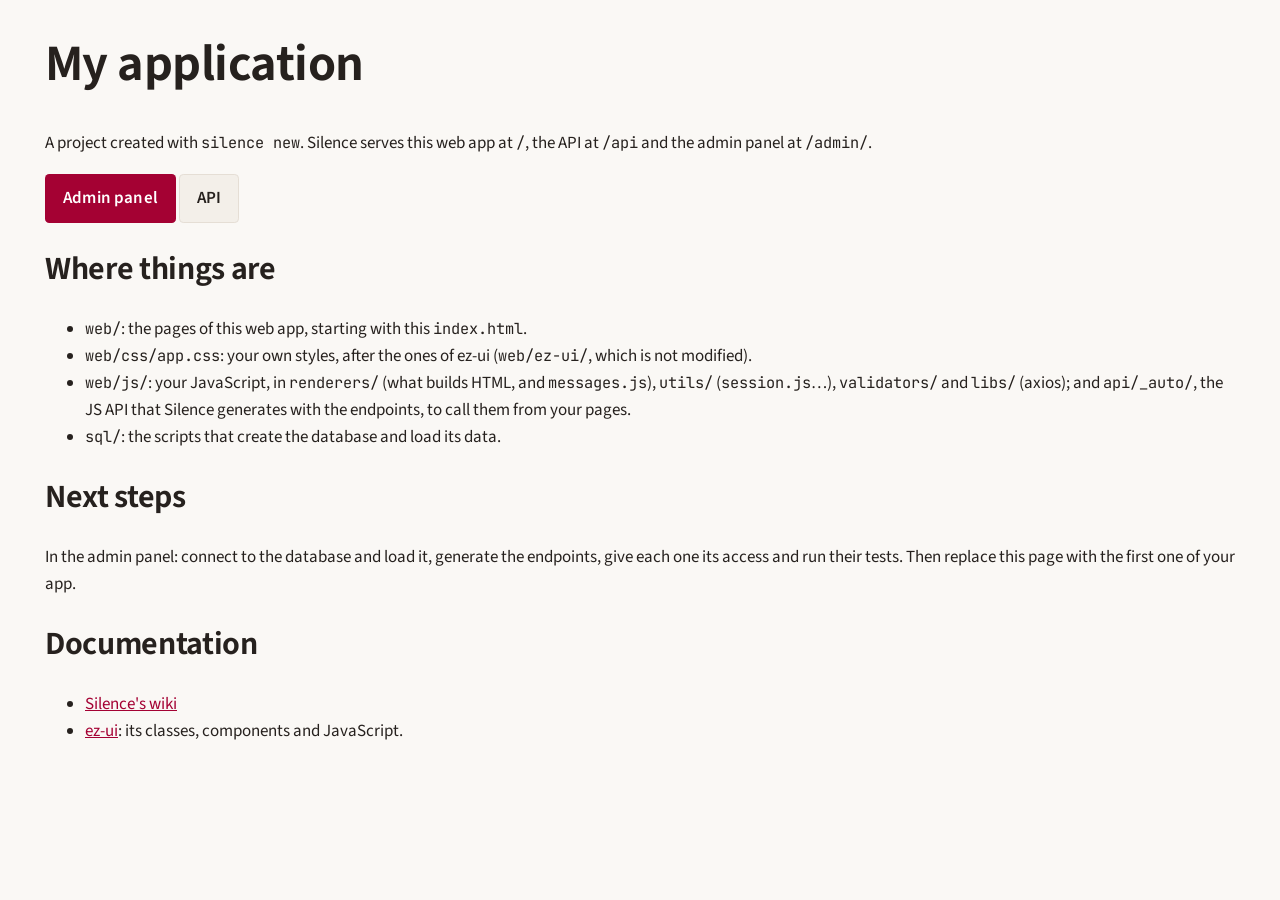
==== web/index.html @ 46eeba0f "Proyecto Silence con employees_db de IISSI-1 y las credenciales de los empleados (correo, contraseña" ====
<!doctype html>
<html lang="en">
<head>
  <meta charset="utf-8">
  <meta name="viewport" content="width=device-width, initial-scale=1">
  <title>My application</title>
  <link rel="icon" href="images/favicon.svg" type="image/svg+xml">
  <link rel="stylesheet" href="ez-ui/css/ez-ui.css">
  <link rel="stylesheet" href="css/app.css">
</head>
<body>
  <main class="ez-container">
    <h1>My application</h1>
    <p>A project created with <code>silence new</code>. Silence serves this web app at <code>/</code>, the
      API at <code>/api</code> and the admin panel at <code>/admin/</code>.</p>
    <p>
      <a class="ez-button" href="/admin/">Admin panel</a>
      <a class="ez-button ez-button--secondary" href="/api">API</a>
    </p>

    <h2>Where things are</h2>
    <ul>
      <li><code>web/</code>: the pages of this web app, starting with this <code>index.html</code>.</li>
      <li><code>web/css/app.css</code>: your own styles, after the ones of ez-ui (<code>web/ez-ui/</code>,
        which is not modified).</li>
      <li><code>web/js/</code>: your JavaScript, in <code>renderers/</code> (what builds HTML, and
        <code>messages.js</code>), <code>utils/</code> (<code>session.js</code>…), <code>validators/</code> and
        <code>libs/</code> (axios); and <code>api/_auto/</code>, the JS API that Silence generates with the
        endpoints, to call them from your pages.</li>
      <li><code>sql/</code>: the scripts that create the database and load its data.</li>
    </ul>

    <h2>Next steps</h2>
    <p>In the admin panel: connect to the database and load it, generate the endpoints, give each one its
      access and run their tests. Then replace this page with the first one of your app.</p>

    <h2>Documentation</h2>
    <ul>
      <li><a href="https://github.com/DEAL-US/Silence/wiki">Silence's wiki</a></li>
      <li><a href="https://iissi-us.github.io/ez-ui/en/">ez-ui</a>: its classes, components and JavaScript.</li>
    </ul>
  </main>
</body>
</html>
---- web/ez-ui/css/ez-ui.css ----
/* ez-ui — CSS nativo, sin dependencias ni compilación. */
/* Primero las variables, después la base y finalmente los componentes.
   En reglas de igual prioridad y especificidad, prevalece la escrita después. */
@import url("./fonts.css");
@import url("./tokens.css");
@import url("./base.css");
@import url("./layout.css");
@import url("./components.css");
@import url("./forms.css");
@import url("./interactive.css");
---- web/css/app.css ----
/* Estilos propios de la aplicación: después de ez-ui, con sus variables y el prefijo app-. */
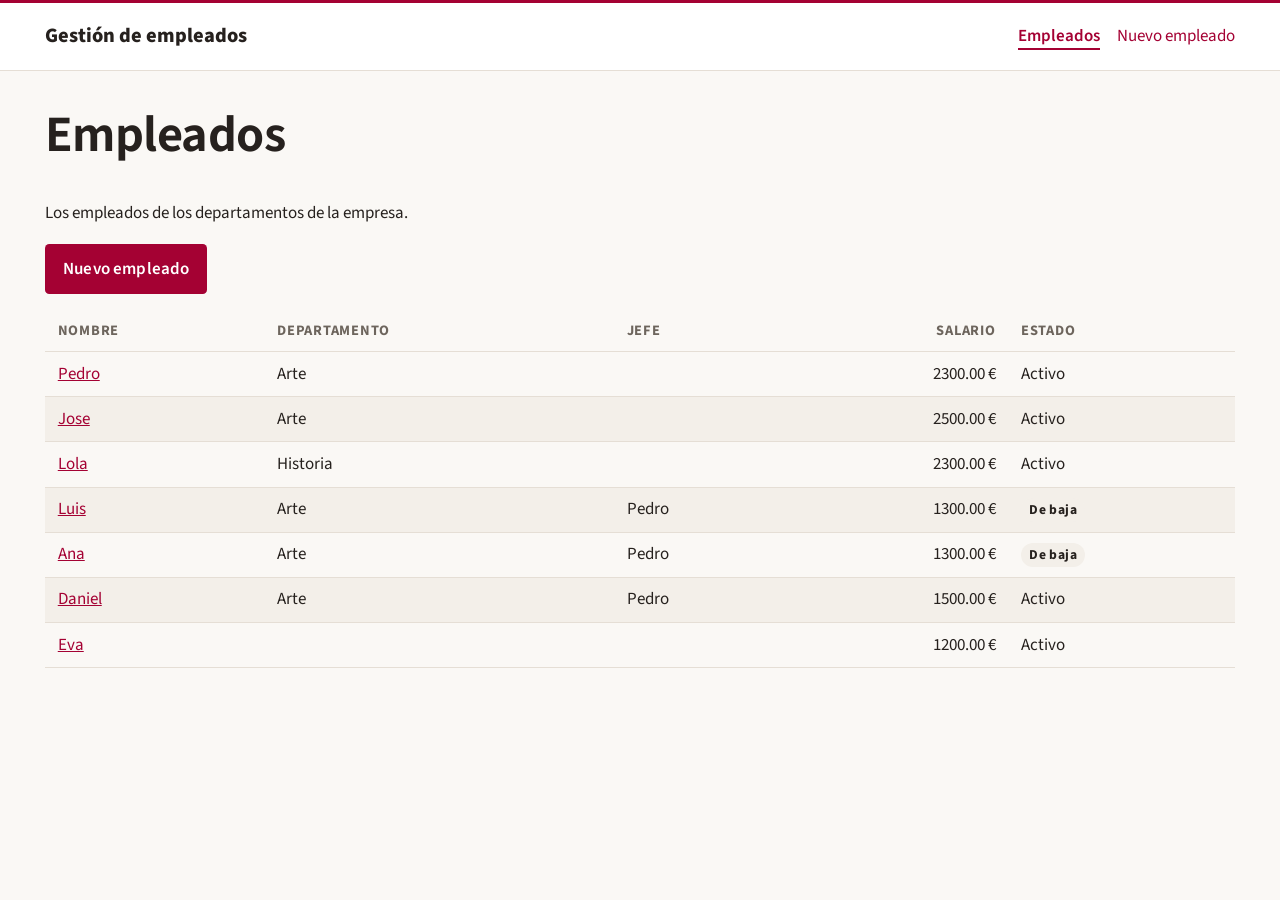
==== commit 896bddef: "Vistas con ez-ui: la lista de empleados, la ficha de uno y el formulario de alta, con los datos escr" ====
--- a/web/index.html
+++ b/web/index.html
@@ -1,44 +1,100 @@
-<!doctype html>
-<html lang="en">
+<!DOCTYPE html>
+<html lang="es">
 <head>
   <meta charset="utf-8">
-  <meta name="viewport" content="width=device-width, initial-scale=1">
-  <title>My application</title>
+  <!-- #region cabecera -->
+  <title>Empleados</title>
   <link rel="icon" href="images/favicon.svg" type="image/svg+xml">
   <link rel="stylesheet" href="ez-ui/css/ez-ui.css">
   <link rel="stylesheet" href="css/app.css">
+  <!-- #endregion -->
 </head>
 <body>
+  <!-- #region navbar -->
+  <nav class="ez-navbar" aria-label="Principal">
+    <div class="ez-container ez-navbar__inner">
+      <a class="ez-navbar__brand" href="index.html">Gestión de empleados</a>
+      <ul class="ez-navbar__links">
+        <li><a href="index.html" aria-current="page">Empleados</a></li>
+        <li><a href="employee-form.html">Nuevo empleado</a></li>
+      </ul>
+    </div>
+  </nav>
+  <!-- #endregion -->
+
   <main class="ez-container">
-    <h1>My application</h1>
-    <p>A project created with <code>silence new</code>. Silence serves this web app at <code>/</code>, the
-      API at <code>/api</code> and the admin panel at <code>/admin/</code>.</p>
-    <p>
-      <a class="ez-button" href="/admin/">Admin panel</a>
-      <a class="ez-button ez-button--secondary" href="/api">API</a>
-    </p>
+    <!-- #region titulo -->
+    <h1>Empleados</h1>
+    <p>Los empleados de los departamentos de la empresa.</p>
+    <p><a class="ez-button" href="employee-form.html">Nuevo empleado</a></p>
+    <!-- #endregion -->
 
-    <h2>Where things are</h2>
-    <ul>
-      <li><code>web/</code>: the pages of this web app, starting with this <code>index.html</code>.</li>
-      <li><code>web/css/app.css</code>: your own styles, after the ones of ez-ui (<code>web/ez-ui/</code>,
-        which is not modified).</li>
-      <li><code>web/js/</code>: your JavaScript, in <code>renderers/</code> (what builds HTML, and
-        <code>messages.js</code>), <code>utils/</code> (<code>session.js</code>…), <code>validators/</code> and
-        <code>libs/</code> (axios); and <code>api/_auto/</code>, the JS API that Silence generates with the
-        endpoints, to call them from your pages.</li>
-      <li><code>sql/</code>: the scripts that create the database and load its data.</li>
-    </ul>
-
-    <h2>Next steps</h2>
-    <p>In the admin panel: connect to the database and load it, generate the endpoints, give each one its
-      access and run their tests. Then replace this page with the first one of your app.</p>
-
-    <h2>Documentation</h2>
-    <ul>
-      <li><a href="https://github.com/DEAL-US/Silence/wiki">Silence's wiki</a></li>
-      <li><a href="https://iissi-us.github.io/ez-ui/en/">ez-ui</a>: its classes, components and JavaScript.</li>
-    </ul>
+    <!-- #region tabla -->
+    <div class="ez-scroll">
+      <table>
+        <thead>
+          <tr>
+            <th>Nombre</th>
+            <th>Departamento</th>
+            <th>Jefe</th>
+            <th class="ez-number">Salario</th>
+            <th>Estado</th>
+          </tr>
+        </thead>
+        <tbody>
+          <tr>
+            <td><a href="employee-detail.html?employeeId=1">Pedro</a></td>
+            <td>Arte</td>
+            <td></td>
+            <td class="ez-number">2300.00 €</td>
+            <td>Activo</td>
+          </tr>
+          <tr>
+            <td><a href="employee-detail.html?employeeId=2">Jose</a></td>
+            <td>Arte</td>
+            <td></td>
+            <td class="ez-number">2500.00 €</td>
+            <td>Activo</td>
+          </tr>
+          <tr>
+            <td><a href="employee-detail.html?employeeId=3">Lola</a></td>
+            <td>Historia</td>
+            <td></td>
+            <td class="ez-number">2300.00 €</td>
+            <td>Activo</td>
+          </tr>
+          <tr>
+            <td><a href="employee-detail.html?employeeId=4">Luis</a></td>
+            <td>Arte</td>
+            <td>Pedro</td>
+            <td class="ez-number">1300.00 €</td>
+            <td><span class="ez-badge">De baja</span></td>
+          </tr>
+          <tr>
+            <td><a href="employee-detail.html?employeeId=5">Ana</a></td>
+            <td>Arte</td>
+            <td>Pedro</td>
+            <td class="ez-number">1300.00 €</td>
+            <td><span class="ez-badge">De baja</span></td>
+          </tr>
+          <tr>
+            <td><a href="employee-detail.html?employeeId=6">Daniel</a></td>
+            <td>Arte</td>
+            <td>Pedro</td>
+            <td class="ez-number">1500.00 €</td>
+            <td>Activo</td>
+          </tr>
+          <tr>
+            <td><a href="employee-detail.html?employeeId=7">Eva</a></td>
+            <td></td>
+            <td></td>
+            <td class="ez-number">1200.00 €</td>
+            <td>Activo</td>
+          </tr>
+        </tbody>
+      </table>
+    </div>
+    <!-- #endregion -->
   </main>
 </body>
 </html>
--- a/web/css/app.css
+++ b/web/css/app.css
@@ -1 +1,20 @@
 /* Estilos propios de la aplicación: después de ez-ui, con sus variables y el prefijo app-. */
+
+/* #region ficha */
+/* Los datos de la ficha de un empleado (una lista de definiciones, que ez-ui no maqueta): el
+   nombre de cada dato a la izquierda y su valor a la derecha, en una rejilla de dos columnas */
+.app-employee-data {
+  display: grid;
+  grid-template-columns: max-content 1fr;
+  gap: var(--ez-space-2) var(--ez-space-6);
+}
+
+.app-employee-data dt {
+  font-weight: 650;
+  color: var(--ez-muted);
+}
+
+.app-employee-data dd {
+  margin: 0;
+}
+/* #endregion */
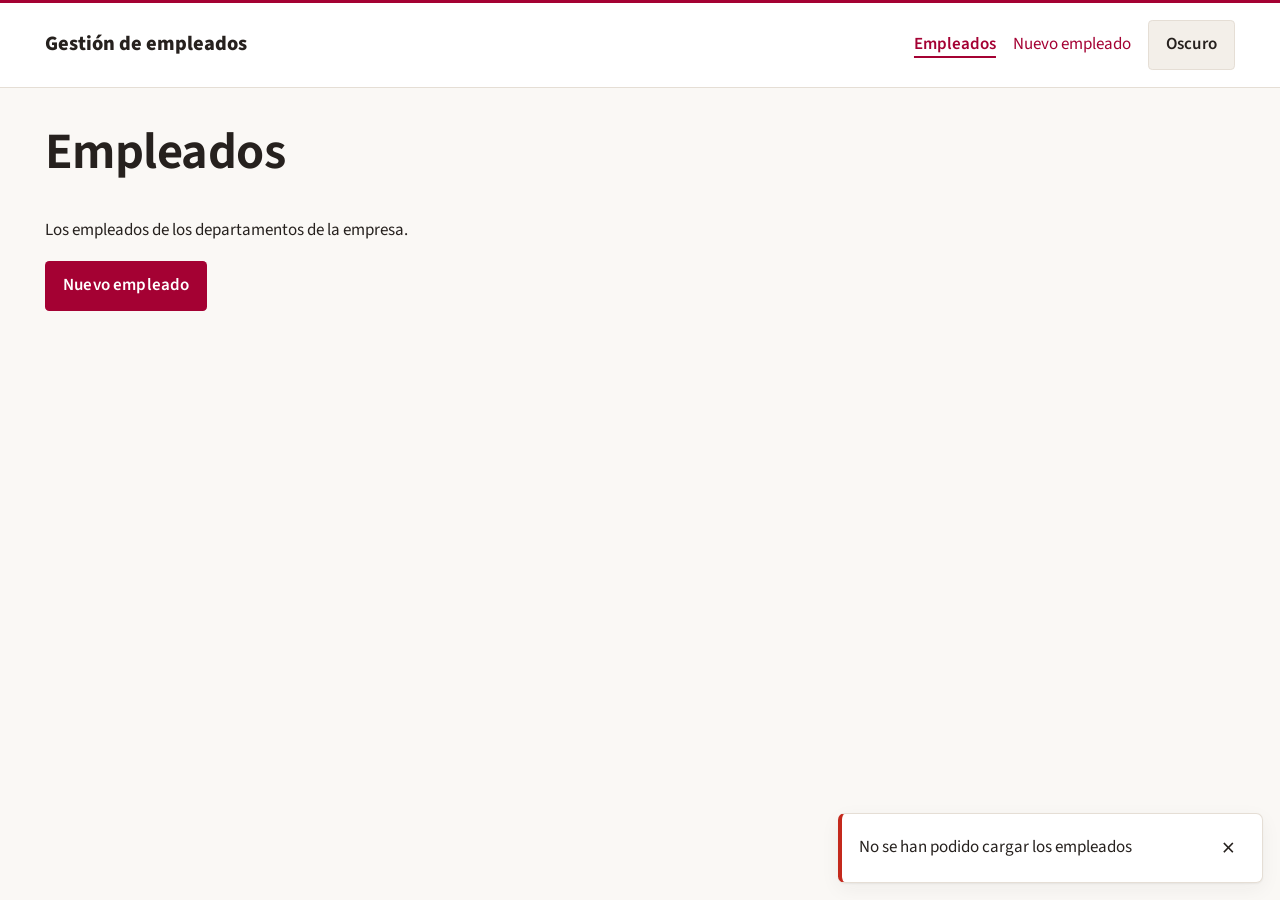
==== commit a290d982: "API REST: la lista y la ficha desde la API, con el departamento y el jefe (endpoints propios con JOI" ====
--- a/web/index.html
+++ b/web/index.html
@@ -4,9 +4,12 @@
   <meta charset="utf-8">
   <!-- #region cabecera -->
   <title>Empleados</title>
+  <script src="ez-ui/js/theme-init.js"></script>
   <link rel="icon" href="images/favicon.svg" type="image/svg+xml">
   <link rel="stylesheet" href="ez-ui/css/ez-ui.css">
   <link rel="stylesheet" href="css/app.css">
+  <script src="js/libs/axios.min.js"></script>
+  <script src="js/index.js" type="module"></script>
   <!-- #endregion -->
 </head>
 <body>
@@ -14,9 +17,18 @@
   <nav class="ez-navbar" aria-label="Principal">
     <div class="ez-container ez-navbar__inner">
       <a class="ez-navbar__brand" href="index.html">Gestión de empleados</a>
-      <ul class="ez-navbar__links">
+      <button class="ez-button ez-button--secondary ez-navbar__toggle" type="button"
+              aria-expanded="false" aria-controls="navbar-links">Menú</button>
+      <ul id="navbar-links" class="ez-navbar__links">
         <li><a href="index.html" aria-current="page">Empleados</a></li>
         <li><a href="employee-form.html">Nuevo empleado</a></li>
+        <li>
+          <button class="ez-button ez-button--secondary ez-theme-toggle" type="button"
+                  aria-label="Cambiar de tema" title="Cambiar de tema">
+            <span class="ez-theme-toggle__to-dark">Oscuro</span>
+            <span class="ez-theme-toggle__to-light">Claro</span>
+          </button>
+        </li>
       </ul>
     </div>
   </nav>
@@ -30,70 +42,7 @@
     <!-- #endregion -->
 
     <!-- #region tabla -->
-    <div class="ez-scroll">
-      <table>
-        <thead>
-          <tr>
-            <th>Nombre</th>
-            <th>Departamento</th>
-            <th>Jefe</th>
-            <th class="ez-number">Salario</th>
-            <th>Estado</th>
-          </tr>
-        </thead>
-        <tbody>
-          <tr>
-            <td><a href="employee-detail.html?employeeId=1">Pedro</a></td>
-            <td>Arte</td>
-            <td></td>
-            <td class="ez-number">2300.00 €</td>
-            <td>Activo</td>
-          </tr>
-          <tr>
-            <td><a href="employee-detail.html?employeeId=2">Jose</a></td>
-            <td>Arte</td>
-            <td></td>
-            <td class="ez-number">2500.00 €</td>
-            <td>Activo</td>
-          </tr>
-          <tr>
-            <td><a href="employee-detail.html?employeeId=3">Lola</a></td>
-            <td>Historia</td>
-            <td></td>
-            <td class="ez-number">2300.00 €</td>
-            <td>Activo</td>
-          </tr>
-          <tr>
-            <td><a href="employee-detail.html?employeeId=4">Luis</a></td>
-            <td>Arte</td>
-            <td>Pedro</td>
-            <td class="ez-number">1300.00 €</td>
-            <td><span class="ez-badge">De baja</span></td>
-          </tr>
-          <tr>
-            <td><a href="employee-detail.html?employeeId=5">Ana</a></td>
-            <td>Arte</td>
-            <td>Pedro</td>
-            <td class="ez-number">1300.00 €</td>
-            <td><span class="ez-badge">De baja</span></td>
-          </tr>
-          <tr>
-            <td><a href="employee-detail.html?employeeId=6">Daniel</a></td>
-            <td>Arte</td>
-            <td>Pedro</td>
-            <td class="ez-number">1500.00 €</td>
-            <td>Activo</td>
-          </tr>
-          <tr>
-            <td><a href="employee-detail.html?employeeId=7">Eva</a></td>
-            <td></td>
-            <td></td>
-            <td class="ez-number">1200.00 €</td>
-            <td>Activo</td>
-          </tr>
-        </tbody>
-      </table>
-    </div>
+    <div id="employees"></div>
     <!-- #endregion -->
   </main>
 </body>
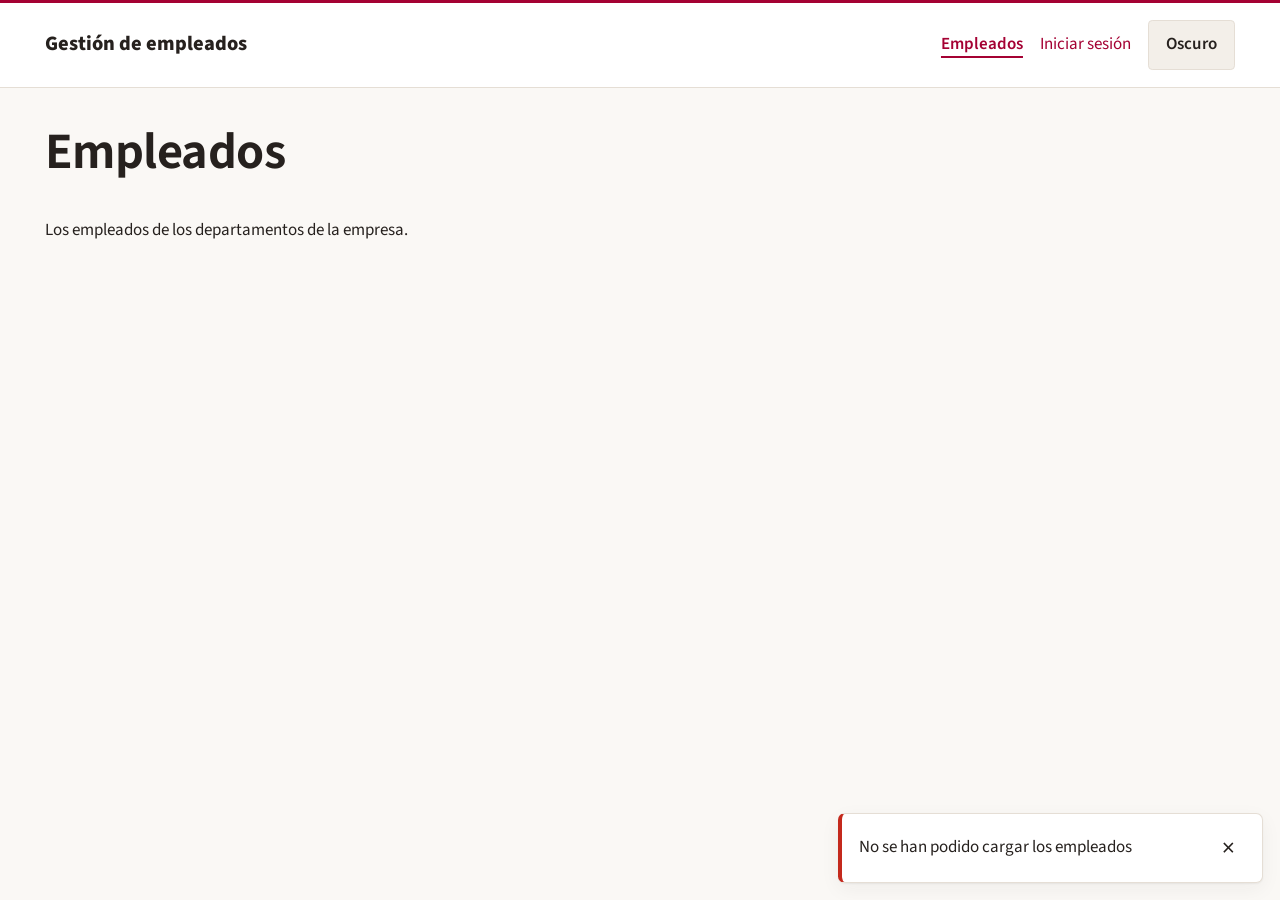
==== commit 2b3416e4: "Login: la vista para iniciar sesión, la sesión en la barra (el usuario y cerrar sesión) y el alta y " ====
--- a/web/index.html
+++ b/web/index.html
@@ -21,7 +21,8 @@
               aria-expanded="false" aria-controls="navbar-links">Menú</button>
       <ul id="navbar-links" class="ez-navbar__links">
         <li><a href="index.html" aria-current="page">Empleados</a></li>
-        <li><a href="employee-form.html">Nuevo empleado</a></li>
+        <li id="navbar-new"><a href="employee-form.html">Nuevo empleado</a></li>
+        <li id="navbar-session"></li>
         <li>
           <button class="ez-button ez-button--secondary ez-theme-toggle" type="button"
                   aria-label="Cambiar de tema" title="Cambiar de tema">
@@ -38,7 +39,7 @@
     <!-- #region titulo -->
     <h1>Empleados</h1>
     <p>Los empleados de los departamentos de la empresa.</p>
-    <p><a class="ez-button" href="employee-form.html">Nuevo empleado</a></p>
+    <p id="new-employee"><a class="ez-button" href="employee-form.html">Nuevo empleado</a></p>
     <!-- #endregion -->
 
     <!-- #region tabla -->
